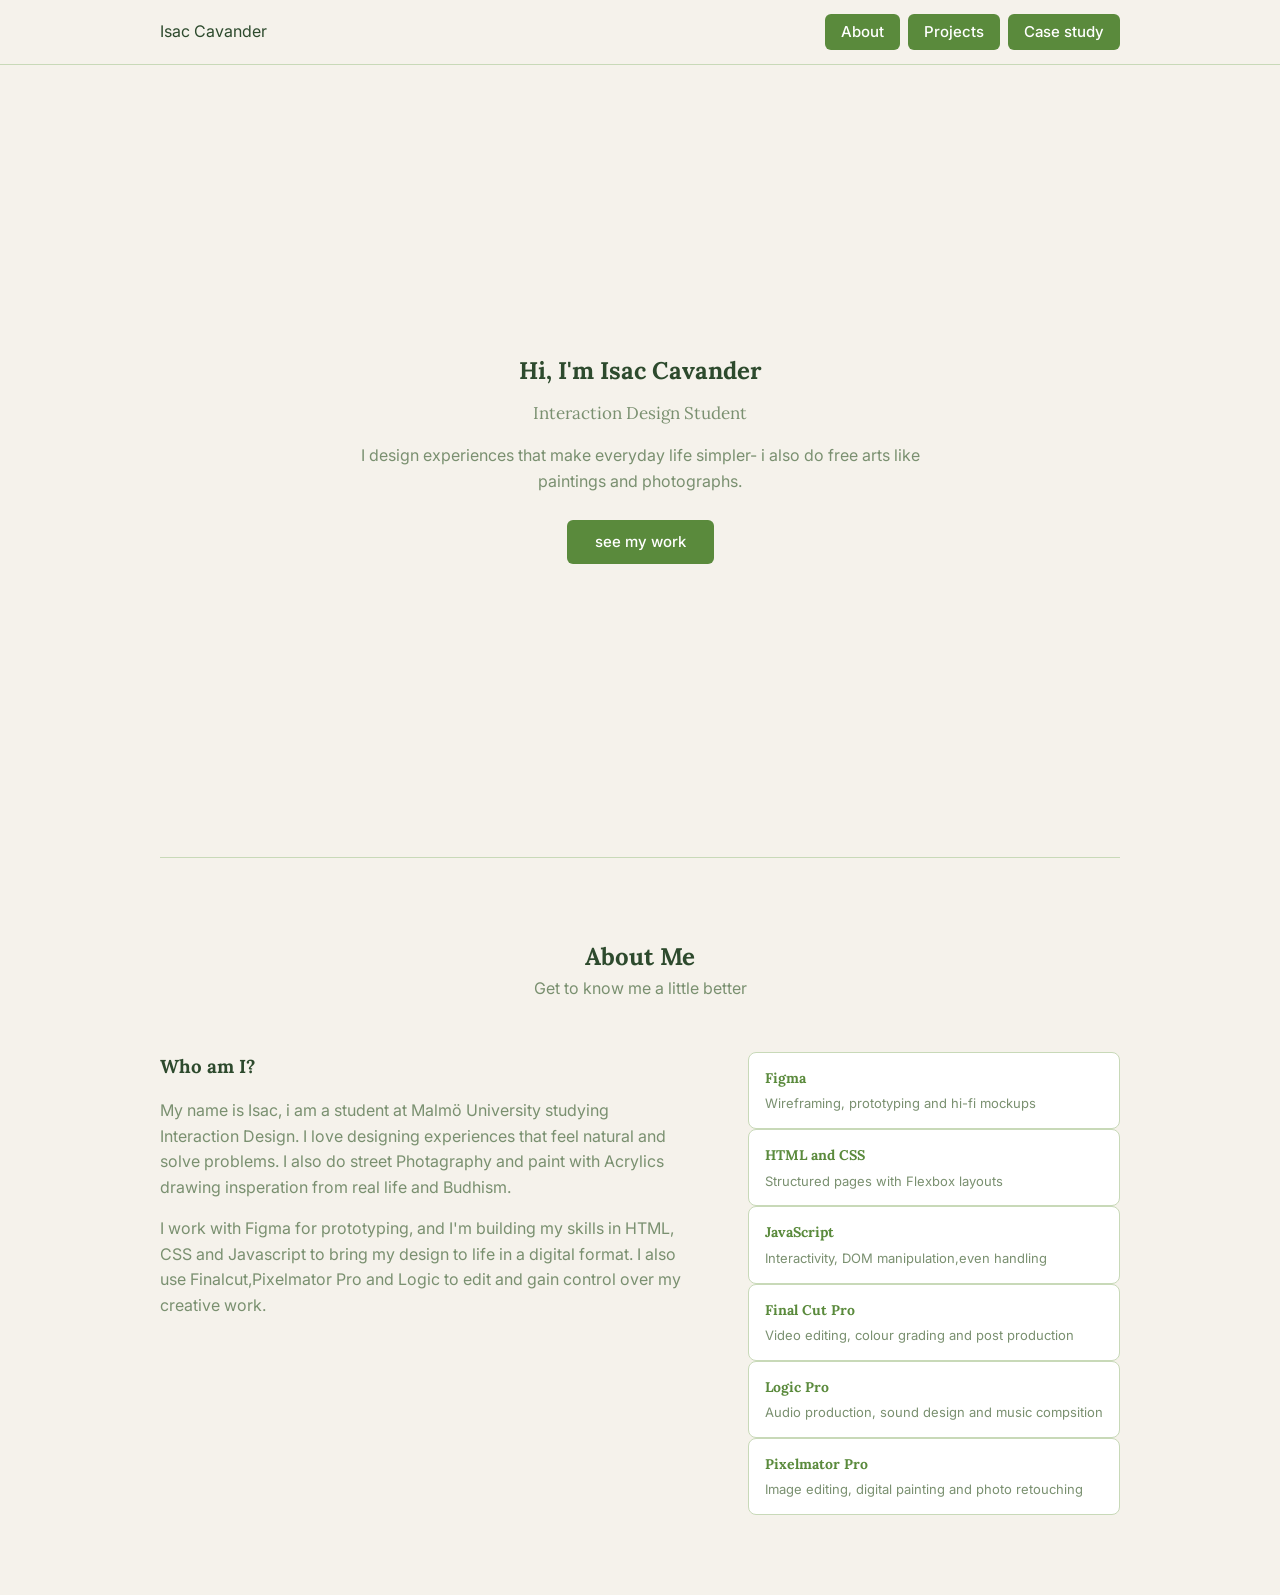
==== index.html @ 507a0852 "Fixed skill cards and about section also squashed some buggs and typos" ====
<!DOCTYPE html>
<html lang="en">
<head>
    <meta charset="UTF-8">
    <meta name="viewport" content="width=device-width, initial-scale=1.0">
    <title>Isac Cavander - Design Portfolio</title>

<link rel="preconnect" href="https://fonts.googleapis.com">
<link rel="preconnect" href="https://fonts.gstatic.com" crossorigin>
<link href="https://fonts.googleapis.com/css2?family=Road+Rage&family=Lora:wght@400;600&family=Inter:wght@400;500&display=swap"
rel="stylesheet">
    
<link rel="stylesheet" href="style.css"/>
</head>
<body>
<nav>
    <div id="nav-container">
    <a class="nav-logo" href="index.html">Isac Cavander</a>
    <div class="nav-links">
        <a class="nav-item" href="#about">About</a>
        <a class="nav-item" href="#projects">Projects</a>
        <a class="nav-button" href="project.html">Case study</a>
    </div>
    </div>
</nav>

<div class="main-content">
<section class="hero">
    <div class="hero-text">
    <h1>Hi, I'm Isac Cavander</h1>
    <h2>Interaction Design Student</h2>
    <p>I design experiences that make everyday life simpler- 
    i also do free arts like paintings and photographs.</p>
    <a class="hero-button" href="#projects">see my work</a>
    </div>
</section>

<section class="about" id="about">

    <div class="about-header">
        <h2>About Me</h2>
        <p>Get to know me a little better</p>
        </div>

        <div class="about-content">
        <div class="about-text">
            <h3>Who am I?</h3>
            <p> My name is Isac, i am a student at Malmö University studying Interaction Design.
                I love designing experiences that feel natural and solve problems. 
                I also do street Photagraphy and paint with Acrylics drawing insperation from real life and Budhism.</p>
                <p> I work with Figma for prototyping, and I'm building my skills in 
                    HTML, CSS and Javascript to bring my design to life in a digital format.
                    I also use Finalcut,Pixelmator Pro and Logic to edit and gain control over my creative work.</p>
</div>

<div class="about-skills">
    <div class="skill-card">
        <h3>Figma</h3>
        <p>Wireframing, prototyping and hi-fi mockups</p>
    </div>
    <div class="skill-card">
        <h3>HTML and CSS</h3>
        <p>Structured pages with Flexbox layouts</p>
    </div>
    <div class="skill-card">
    <h3>JavaScript</h3>
    <p>Interactivity, DOM manipulation,even handling</p>
    </div>
    <div class="skill-card">
        <h3>Final Cut Pro</h3>
        <p>Video editing, colour grading and post production</p>
    </div>

    <div class="skill-card">
        <h3>Logic Pro</h3>
        <p>Audio production, sound design and music compsition</p>
    </div>

    <div class="skill-card">
        <h3>Pixelmator Pro</h3>
        <p>Image editing, digital painting and photo retouching</p>
    </div>

 </div>
  </div>
    
  </section>

  </div>

</body>
</html>
---- style.css ----
:root {
--bg: #f5f2eb;
--text: #2d4a2d;
--accent: #5a8a3c;
--accent-hover: #3d6128;
--border: #c8d9b8;
--muted: #7a9070;
--white: #ffffff;
}

/* reset */
*, *::before, *::after{
box-sizing: border-box;
margin:0;
padding:0;
}

/*base*/
body{
    font-family:'inter', sans-serif;
    background-color:var(--bg);
    color:var(--text);
    line-height: 1.6;
    display: flex;
    flex-direction:column;
    align-items:center;
}

h1,h2,h3{
    font-family: 'lora',serif;
    color:var(--text);
}

a {
    text-decoration:none;
    color:inherit;
}

p{
    color:var(--muted);
    font-size:16px;
}

/*Nav*/
nav{
    width:100%;
  background-color: var(--bg);
  border-bottom: 1px solid var(--border);
  position: sticky;
  top: 0;
  z-index: 100;
  display: flex;
  justify-content: center;
}

#nav-container{
    width: 100%;
    max-width: 1000px;
    display: flex;
    justify-content: space-between;
    align-items: center;
    padding: 14px 20px;
}

nav-logo {
    font-family:'Road Rage', sans-serif;
    font-size: 1.5rem;
    color: var(--accent);
}

.nav-links {
    display: flex;
    align-items: center;
    gap: 8px;
}

.nav-item{
font-family: 'Inter', sans-serif;
font-size: 15px;
background-color: var(--accent);
color: var(--white);
padding: 6px 16px;
border-radius: 6px;
font-weight: 500;
}

.nav-item:hover{
    background-color: var(--border);
}

.nav-button{
    font-family: 'Inter',sans-serif;
    font-size:15px;
    background-color: var(--accent);
    color: var(--white);
    padding: 6px 16px;
    border-radius:6px;
    font-weight:500;
}

.nav-button:hover{
    background-color: var(--accent-hover);
}

/*Main content wrapper*/
.main-content{
    width:100%;
    max-width:1000px;
    padding: 0 20px;
}

/*Hero*/
.hero{
    display: flex;
    align-items: center;
    justify-content: center;
    min-height: 88vh;
    text-align: center;
}

.hero-text{
    display: flex;
    flex-direction:column;
    align-items: center;
    gap: 16px;
    max-width: 620px;
}

.hero-text h1{
  font-size: 58;
  line-height: 1.1;
}

.hero-text h2 {
    font-size: 20px;
    font-weight: 400;
    color: var(--muted);
}

.hero-text h2{
    font-size: 17px;
    max-width: 480px;
}

.hero-button{
    margin-top: 10px;
    display: inline-block;
    background-color: var(--accent);
    color:var(--white);
    font-family: 'Inter'sans-serif;
    font-size: 15px;
    font-weight: 500;
    padding: 10px 28px;
    border-radius: 6px;
}

.hero-button:hover{
    background-color: var(--accent-hover);
}

/*About*/

.about{
    padding:80px 0;
    border-top:1px solid var(--border)
}

.about-header{
    text-align: center;
    margin-bottom: 50px;
}

.about-content{
    display: flex;
    gap: 60px;
    align-items: flex-start;
}

.about-text{
    flex: 2;
    display: flex;
    flex-direction: column;
    gap: 16px;
}

.about-text h3{
    flex: 1;
    display: grid;
    grid-template-columns: 1fr 1fr;
    gap: 12px;
}

.skill-card{
    background-color: var(--white);
    border: 1px solid var(--border);
    border-radius: 8px;
    padding: 14px 16px;
}

.skill-card h3{
    font-size: 14px;
    margin-bottom: 4px;
    color: var(--accent);
}

.skill-card p{
    font-size: 13px;
}
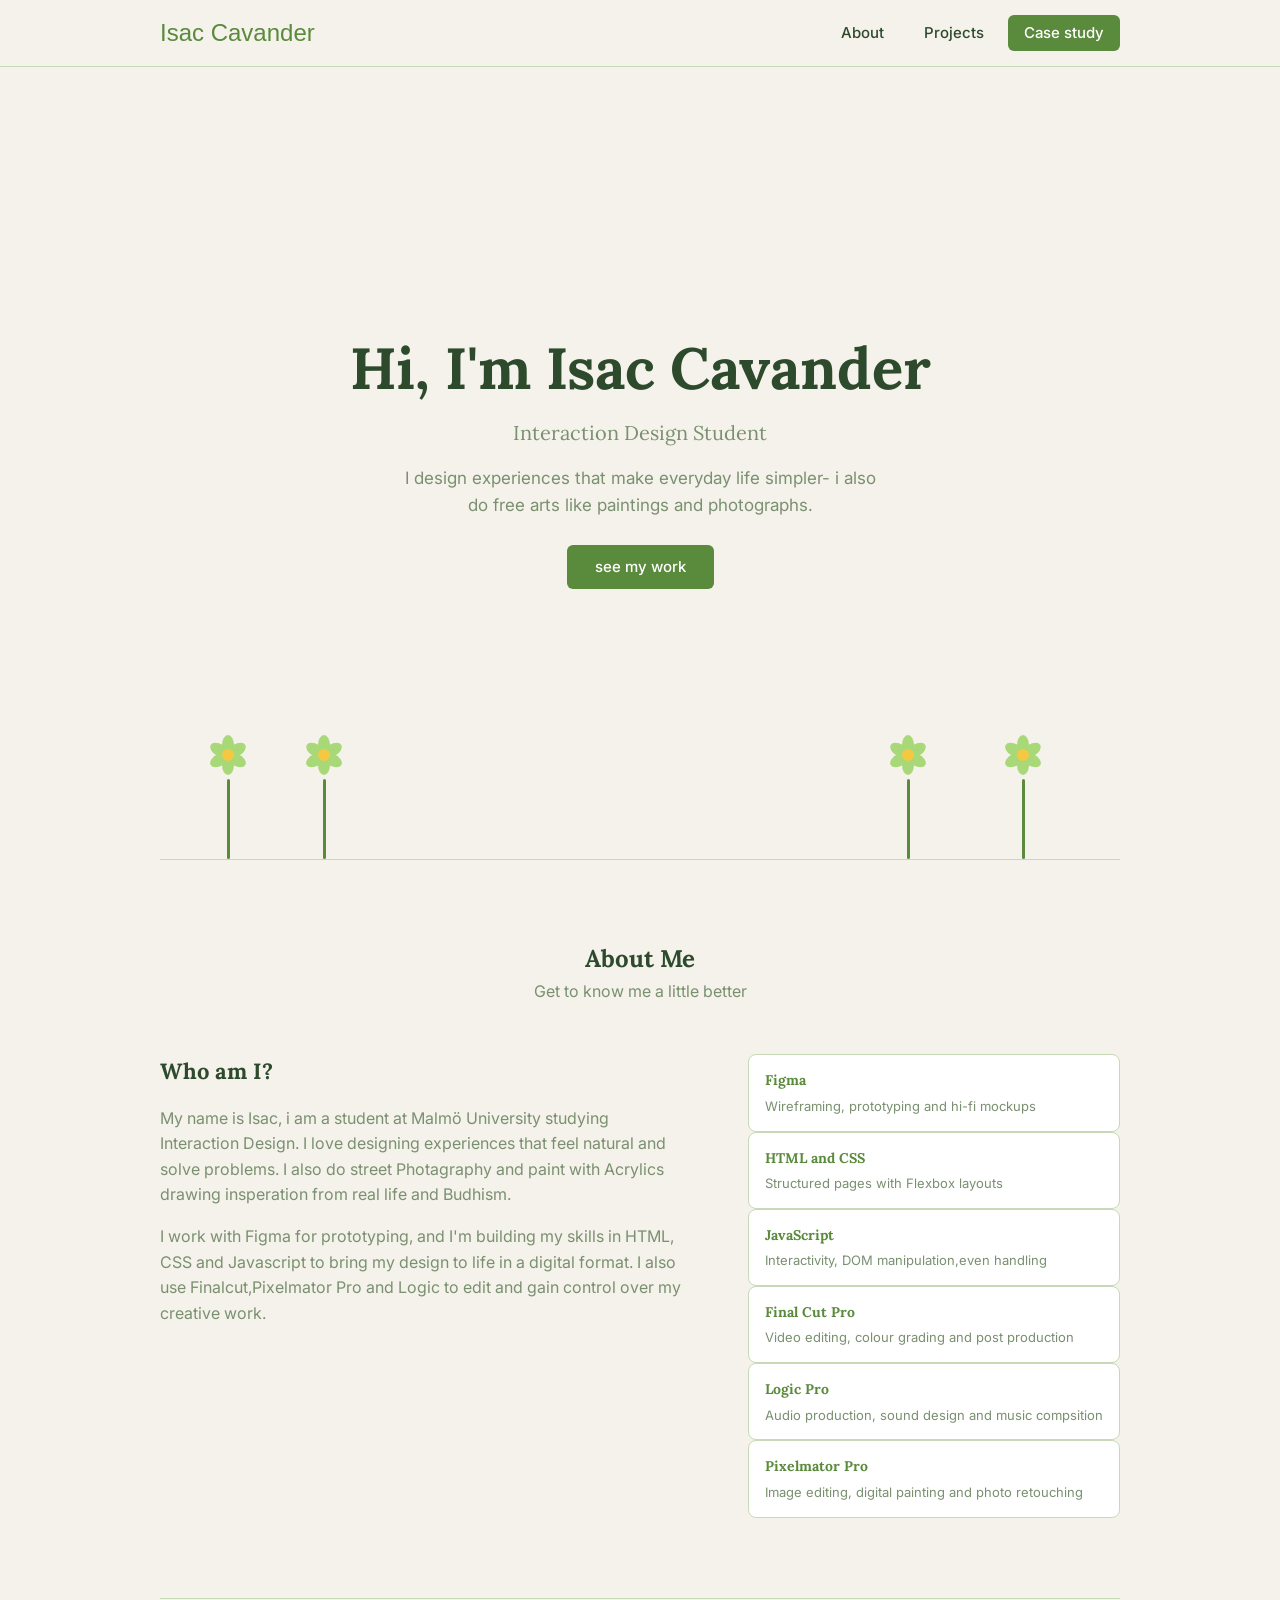
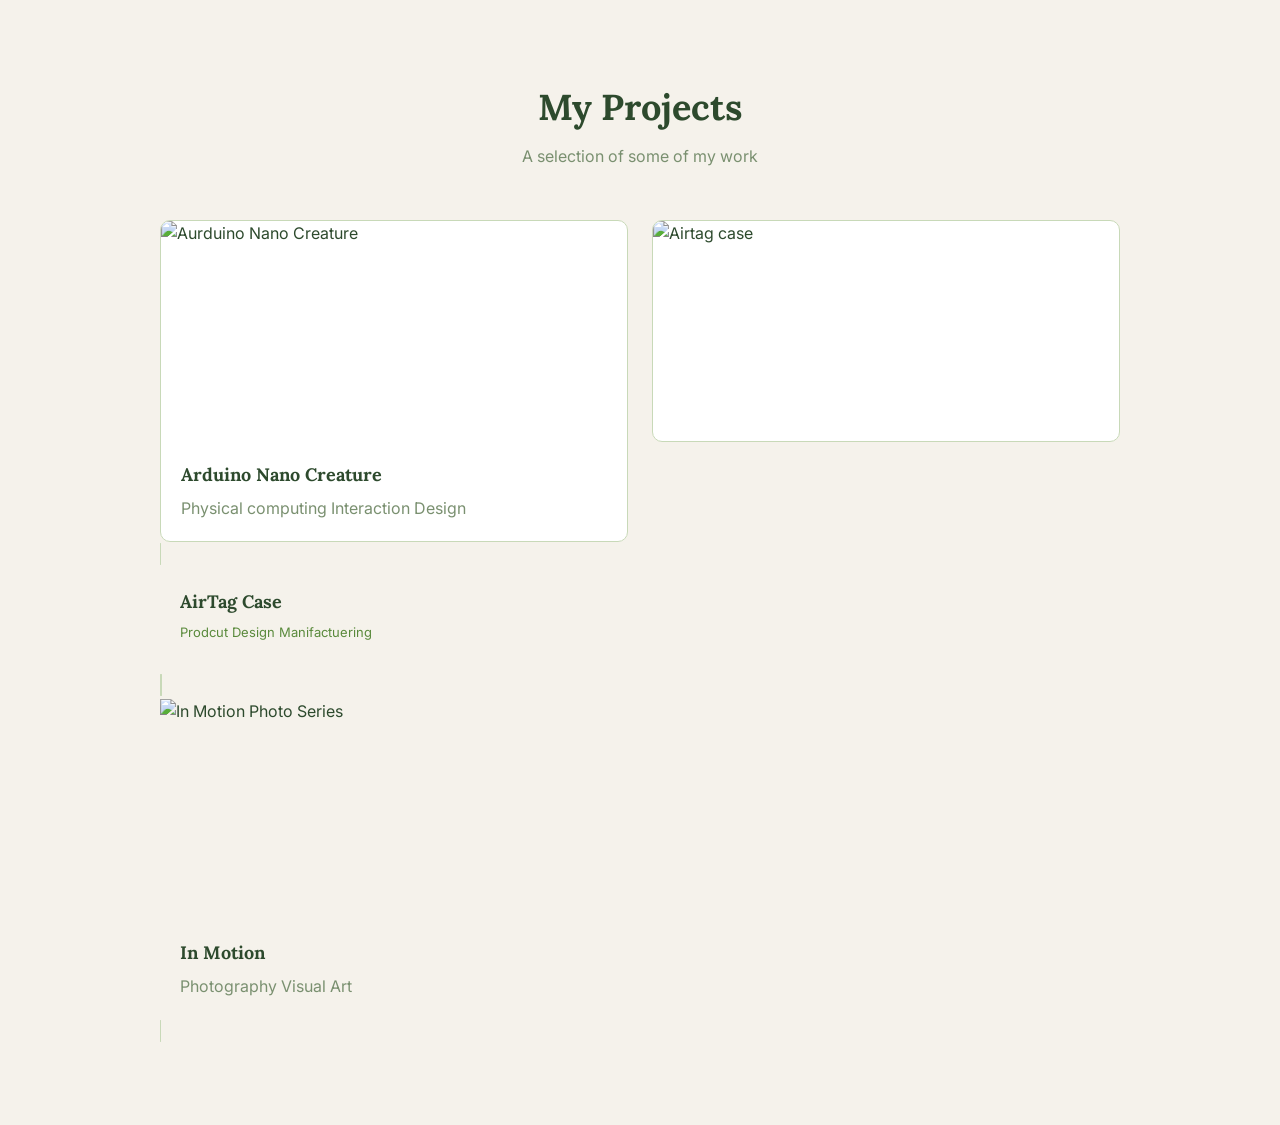
==== commit a44bd6c9: "Added projects page also added visual flowers to make it pretty, also squashed some typos and bugs" ====
--- a/index.html
+++ b/index.html
@@ -25,7 +25,61 @@
 </nav>
 
 <div class="main-content">
-<section class="hero">
+
+    <section class="hero">
+
+    <div class="flower flower-1">
+        <div class="flower-stem"></div>
+        <div class="flower-head">
+            <div class="petal"></div>
+            <div class="petal"></div>
+            <div class="petal"></div>
+            <div class="petal"></div>
+            <div class="petal"></div>
+            <div class="petal"></div>
+            <div class="flower-center"></div>
+    </div>
+    </div>
+
+     <div class="flower flower-2">
+        <div class="flower-stem"></div>
+        <div class="flower-head">
+            <div class="petal"></div>
+            <div class="petal"></div>
+            <div class="petal"></div>
+            <div class="petal"></div>
+            <div class="petal"></div>
+            <div class="petal"></div>
+            <div class="flower-center"></div>
+    </div>
+    </div>
+
+    <div class="flower flower-3">
+        <div class="flower-stem"></div>
+        <div class="flower-head">
+            <div class="petal"></div>
+            <div class="petal"></div>
+            <div class="petal"></div>
+            <div class="petal"></div>
+            <div class="petal"></div>
+            <div class="petal"></div>
+            <div class="flower-center"></div>
+    </div>
+    </div>
+    
+    <div class="flower flower-4">
+        <div class="flower-stem"></div>
+        <div class="flower-head">
+            <div class="petal"></div>
+            <div class="petal"></div>
+            <div class="petal"></div>
+            <div class="petal"></div>
+            <div class="petal"></div>
+            <div class="petal"></div>
+            <div class="flower-center"></div>
+    </div>
+    </div>
+    
     <div class="hero-text">
     <h1>Hi, I'm Isac Cavander</h1>
     <h2>Interaction Design Student</h2>
@@ -86,6 +140,57 @@
     
   </section>
 
+  <section class="projects" id="projects">
+
+<div class="projects-header">
+<h2>My Projects</h2>
+<p>A selection of some of my work</p>
+</div>
+
+<div class="project-grid">
+
+    <a class="project-card" href="project.html">
+        <div class="project-image">
+        <img src="placeholder" alt="Aurduino Nano Creature"/>
+        </div>
+        <div class="project-info">
+            <h3>Arduino Nano Creature</h3>
+            <p class="project tags">Physical computing Interaction Design</p>
+            <p class="project-description">A touch-sensitive creature built with 
+            Arduino nano that reacts to physical contact with vibration and sound- exploring 
+            how objects can come to life.</p>
+        </div>
+    </a>
+
+    <a class="project-card" href="project.html">
+        <div class="project-image">
+            <img src="placeholder"alt="Airtag case"/>
+        </div>
+    </div>
+    <div class="project-info">
+        <h3>AirTag Case</h3>
+        <p class="project-tags">Prodcut Design Manifactuering</p>
+        <p class="project-description">A custom-designed case for the Apple AirTag
+            built to attach to a variety of surfaces- blending everyday utility with a 
+            convinient physical design.</p>
+    </div>
+    </a>
+
+    <a class="project-card" href="project.html">
+        <div class="project-image">
+            <img src="placeholder"alt="In Motion Photo Series"/>
+        </div>
+        <div class="project-info">
+            <h3>In Motion</h3>
+            <p class="project tags">Photography Visual Art</p>
+            <p class="project-description">A personal photo series trying to capture the energy
+                and feeling of movement- shot on Fujifilm XE3. </p>
+        </div>
+    </a>
+</div>
+
+  </section>
+
   </div>
 
 </body>
--- a/style.css
+++ b/style.css
@@ -62,7 +62,7 @@
     padding: 14px 20px;
 }
 
-nav-logo {
+.nav-logo {
     font-family:'Road Rage', sans-serif;
     font-size: 1.5rem;
     color: var(--accent);
@@ -77,8 +77,7 @@
 .nav-item{
 font-family: 'Inter', sans-serif;
 font-size: 15px;
-background-color: var(--accent);
-color: var(--white);
+color: var(--text);
 padding: 6px 16px;
 border-radius: 6px;
 font-weight: 500;
@@ -127,7 +126,7 @@
 }
 
 .hero-text h1{
-  font-size: 58;
+  font-size: 58px;
   line-height: 1.1;
 }
 
@@ -137,7 +136,7 @@
     color: var(--muted);
 }
 
-.hero-text h2{
+.hero-text p{
     font-size: 17px;
     max-width: 480px;
 }
@@ -147,7 +146,7 @@
     display: inline-block;
     background-color: var(--accent);
     color:var(--white);
-    font-family: 'Inter'sans-serif;
+    font-family: 'Inter', sans-serif;
     font-size: 15px;
     font-weight: 500;
     padding: 10px 28px;
@@ -184,10 +183,7 @@
 }
 
 .about-text h3{
-    flex: 1;
-    display: grid;
-    grid-template-columns: 1fr 1fr;
-    gap: 12px;
+    font-size: 22px;
 }
 
 .skill-card{
@@ -206,3 +202,151 @@
 .skill-card p{
     font-size: 13px;
 }
+
+/*Projects*/
+.projects {
+    padding:80px 0;
+    border-top: 1px solid var(--border);
+}
+
+.projects-header {
+    text-align:center;
+    margin-bottom: 50px;
+}
+
+.projects-header h2{
+    font-size: 36px;
+    margin-bottom: 8px;
+}
+
+.project-grid{
+    display: flex;
+    gap: 24px;
+    align-items: flex-start;
+}
+
+.project-card{
+    flex: 1;
+    background-color: var(--white);
+    border: 1px solid var(--border);
+    border-radius: 10px;
+    overflow-y: hidden;
+    transition: transform 0.4s ease, box-shadow 0.4s ease;
+    will-change: transform;
+}
+
+.project-card:hover{
+    transform: scale(1.04);
+    box-shadow: 0 12px 32px rgba(90,138,60,0.2);
+}
+
+.project-image img {
+    width: 100%;
+    height: 220px;
+    object-fit:cover;
+    display: block;
+    transition: transform 0.4s ease;
+}
+
+.project-card:hover .project-image img{
+    transform:scale(1.06);
+}
+
+.project-info {
+    padding: 20px;
+}
+
+.project-info h3{
+    font-size: 18px;
+    margin-bottom: 6px;
+}
+
+.project-tags{
+    font-size: 13px;
+    color: var(--accent);
+    margin-bottom:10px;
+}
+
+.project-description{
+    font: size 14px;
+    color: var(--muted);
+    max-height: 0;
+    overflow: hidden;
+    opacity: 0;
+    transition: max-height 0.4s ease, opacity 0.4s ease;
+}
+
+.project-card:hover .project-description{
+    max-height: 100px;
+    opacity: 1;
+}
+
+/*Flowers*/
+
+.hero{
+    position: relative;
+    overflow: hidden;
+}
+
+.flower{
+    position:absolute;
+    display: flex;
+    flex-direction: column-reverse;
+    align-items: center;
+    bottom: 0;
+    animation: sway 3s ease-in-out infinite alternate;
+}
+
+.flower-1{left:5%; animation-duration: 3.0s;}
+.flower-2{left:15%; animation-duration: 3.6s;}
+.flower-3{right:8%; animation-duration: 2.8s;}
+.flower-4{right:20%; animation-duration: 3.3s;}
+
+.flower-stem{
+    width: 3px;
+    height: 80px;
+    background-color: var(--accent);
+    border-radius: 4px;
+}
+
+.flower-head{
+    position: relative;
+    width: 40px;
+    height: 40px;
+    margin-bottom: 4px;
+}
+
+.petal {
+    position: absolute;
+    width: 12px;
+    height: 20px;
+    background-color: #a8d878;
+    border-radius: 50%;
+    top: 50%;
+    left: 50%;
+    transform-origin:bottom center;
+}
+
+.petal:nth-child(1){transform: translate(-50%, -100%) rotate(0deg);}
+.petal:nth-child(2){transform: translate(-50%, -100%) rotate(60deg);}
+.petal:nth-child(3){transform: translate(-50%, -100%) rotate(120deg);}
+.petal:nth-child(4){transform: translate(-50%, -100%) rotate(180deg);}
+.petal:nth-child(5){transform: translate(-50%, -100%) rotate(240deg);}
+.petal:nth-child(6){transform: translate(-50%, -100%) rotate(300deg);}
+
+.flower-center{
+    position: absolute;
+    width: 12px;
+    height: 12px;
+    background-color: #f5c842;
+    border-radius: 50%;
+    top: 50%;
+    left: 50%;
+    transform:translate(-50%, -50%);
+    z-index:1;
+}
+
+@keyframes sway{
+    from{ transform: rotate(-6deg);}
+    to {transform: rotate(6deg);}
+}
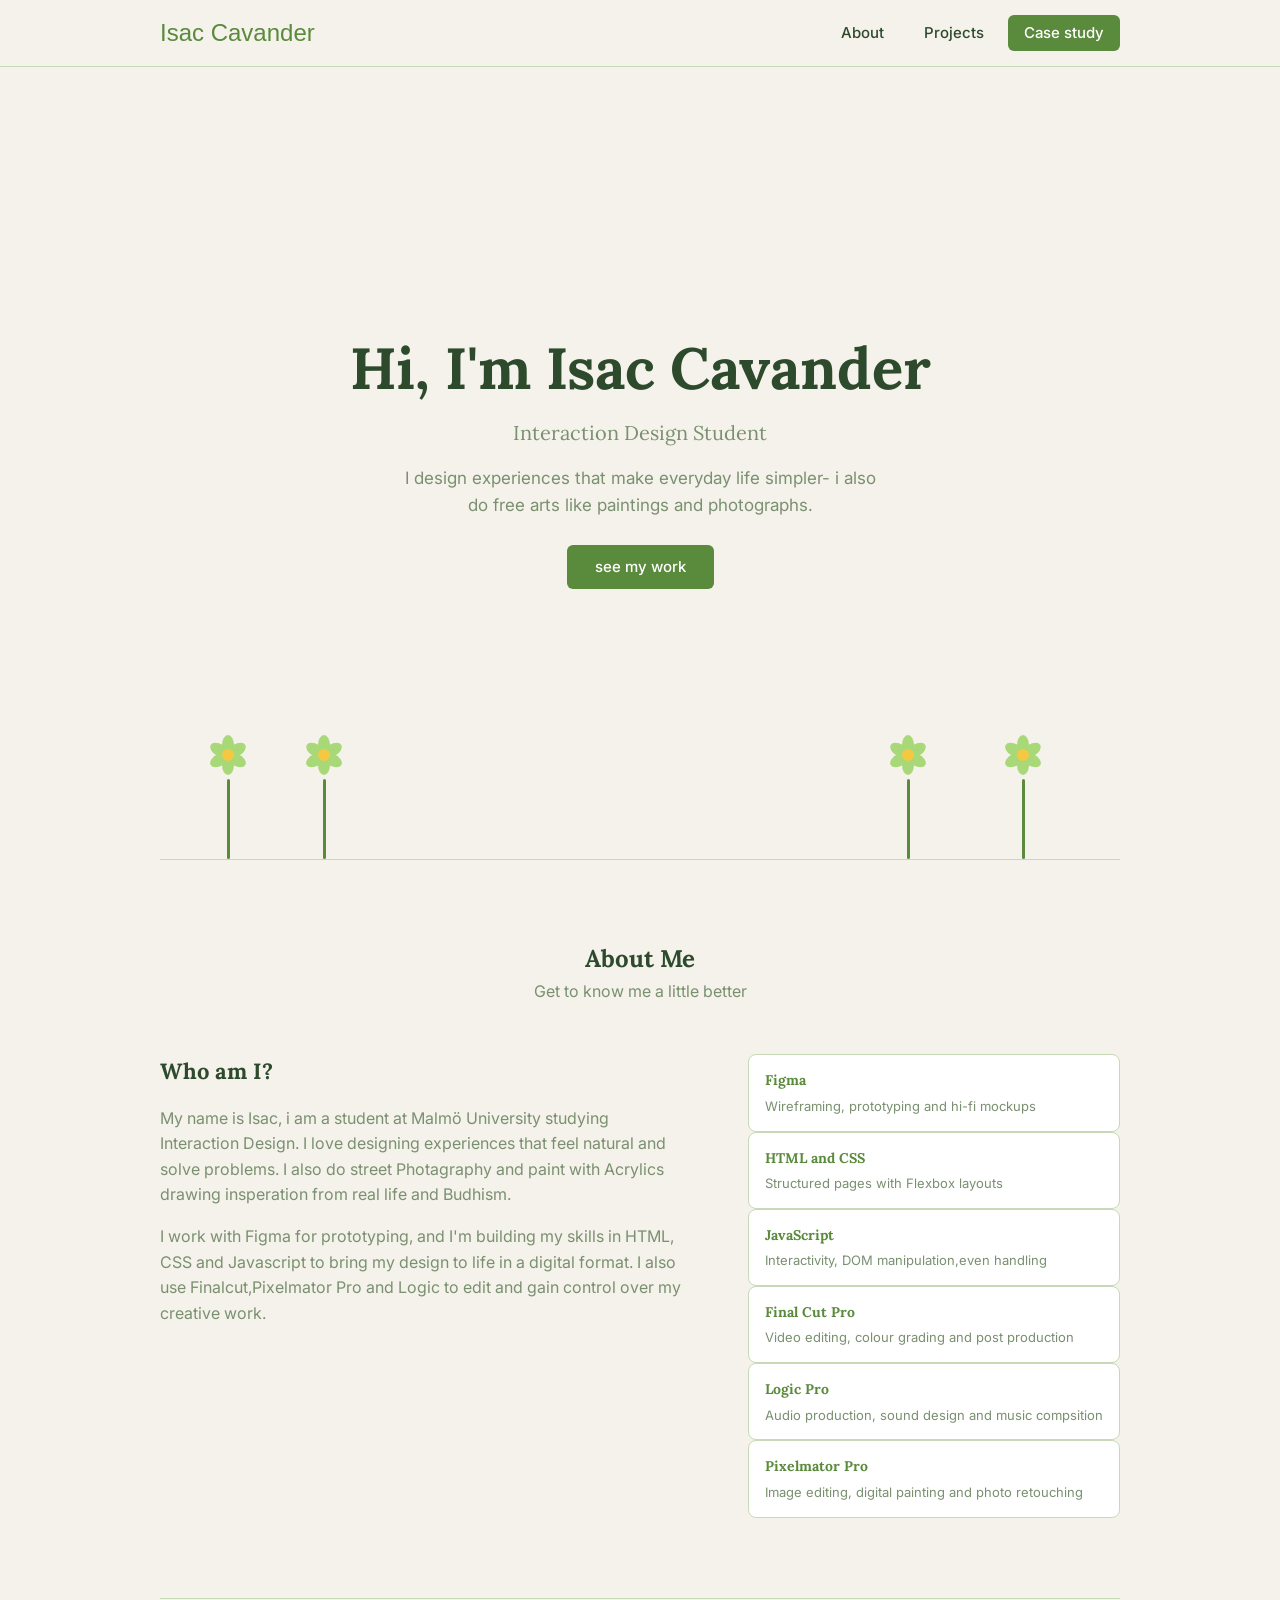
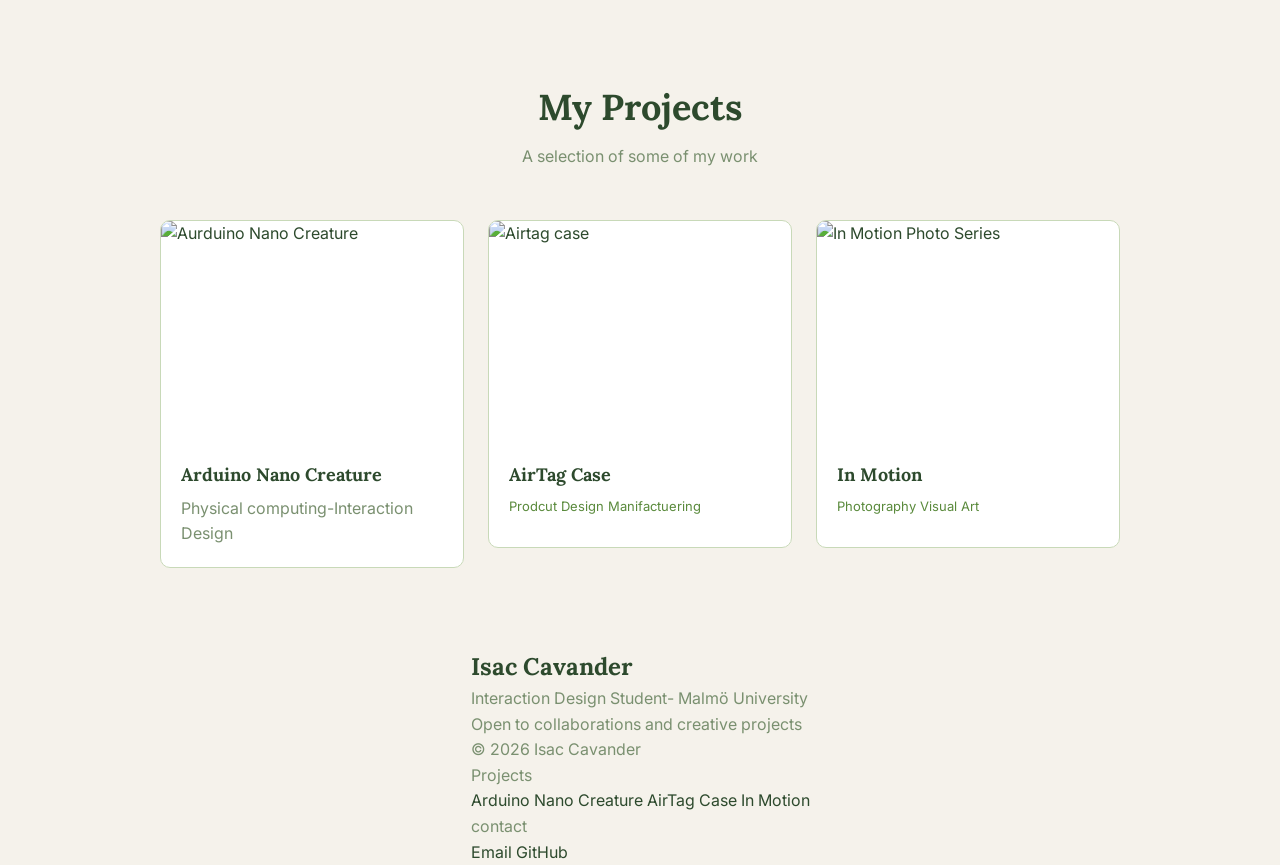
==== commit e2447645: "fixed project card structure and also added footer with links" ====
--- a/index.html
+++ b/index.html
@@ -155,7 +155,7 @@
         </div>
         <div class="project-info">
             <h3>Arduino Nano Creature</h3>
-            <p class="project tags">Physical computing Interaction Design</p>
+            <p class="project tags">Physical computing-Interaction Design</p>
             <p class="project-description">A touch-sensitive creature built with 
             Arduino nano that reacts to physical contact with vibration and sound- exploring 
             how objects can come to life.</p>
@@ -164,16 +164,16 @@
 
     <a class="project-card" href="project.html">
         <div class="project-image">
-            <img src="placeholder"alt="Airtag case"/>
-        </div>
-    </div>
+            <img src="placeholder" alt="Airtag case"/>
+        </div>
+        
     <div class="project-info">
         <h3>AirTag Case</h3>
         <p class="project-tags">Prodcut Design Manifactuering</p>
         <p class="project-description">A custom-designed case for the Apple AirTag
             built to attach to a variety of surfaces- blending everyday utility with a 
             convinient physical design.</p>
-    </div>
+        </div>
     </a>
 
     <a class="project-card" href="project.html">
@@ -182,7 +182,7 @@
         </div>
         <div class="project-info">
             <h3>In Motion</h3>
-            <p class="project tags">Photography Visual Art</p>
+            <p class="project-tags">Photography Visual Art</p>
             <p class="project-description">A personal photo series trying to capture the energy
                 and feeling of movement- shot on Fujifilm XE3. </p>
         </div>
@@ -193,5 +193,35 @@
 
   </div>
 
+  <footer>
+    <div class="footer-container">
+
+        <div class="footer-left">
+            <h2>Isac Cavander</h2>
+            <p>Interaction Design Student- Malmö University</p> 
+            <p class="footer-note">Open to collaborations and creative projects</p>
+            <p class="footer-copy"> © 2026 Isac Cavander</p>
+        </div>
+   
+        <div class="footer-links">
+
+            <div class="footer-col">
+            <p class="footer-col-title">Projects</p>
+            <a href="project.html">Arduino Nano Creature</a>
+            <a href="project.html">AirTag Case</a>
+            <a href="project.html">In Motion</a>
+        </div>
+   
+        <div class="footer-col">
+            <p class="footer-col-title">contact</p>
+            <a href="mailto:Arthurcavander@gmail.com">Email</a>
+            <a href="https://github.com/arthurcavander-a11y" target="_blank">GitHub</a>
+        </div>
+
+        </div>
+   
+    </div>
+  </footer>
+
 </body>
 </html>
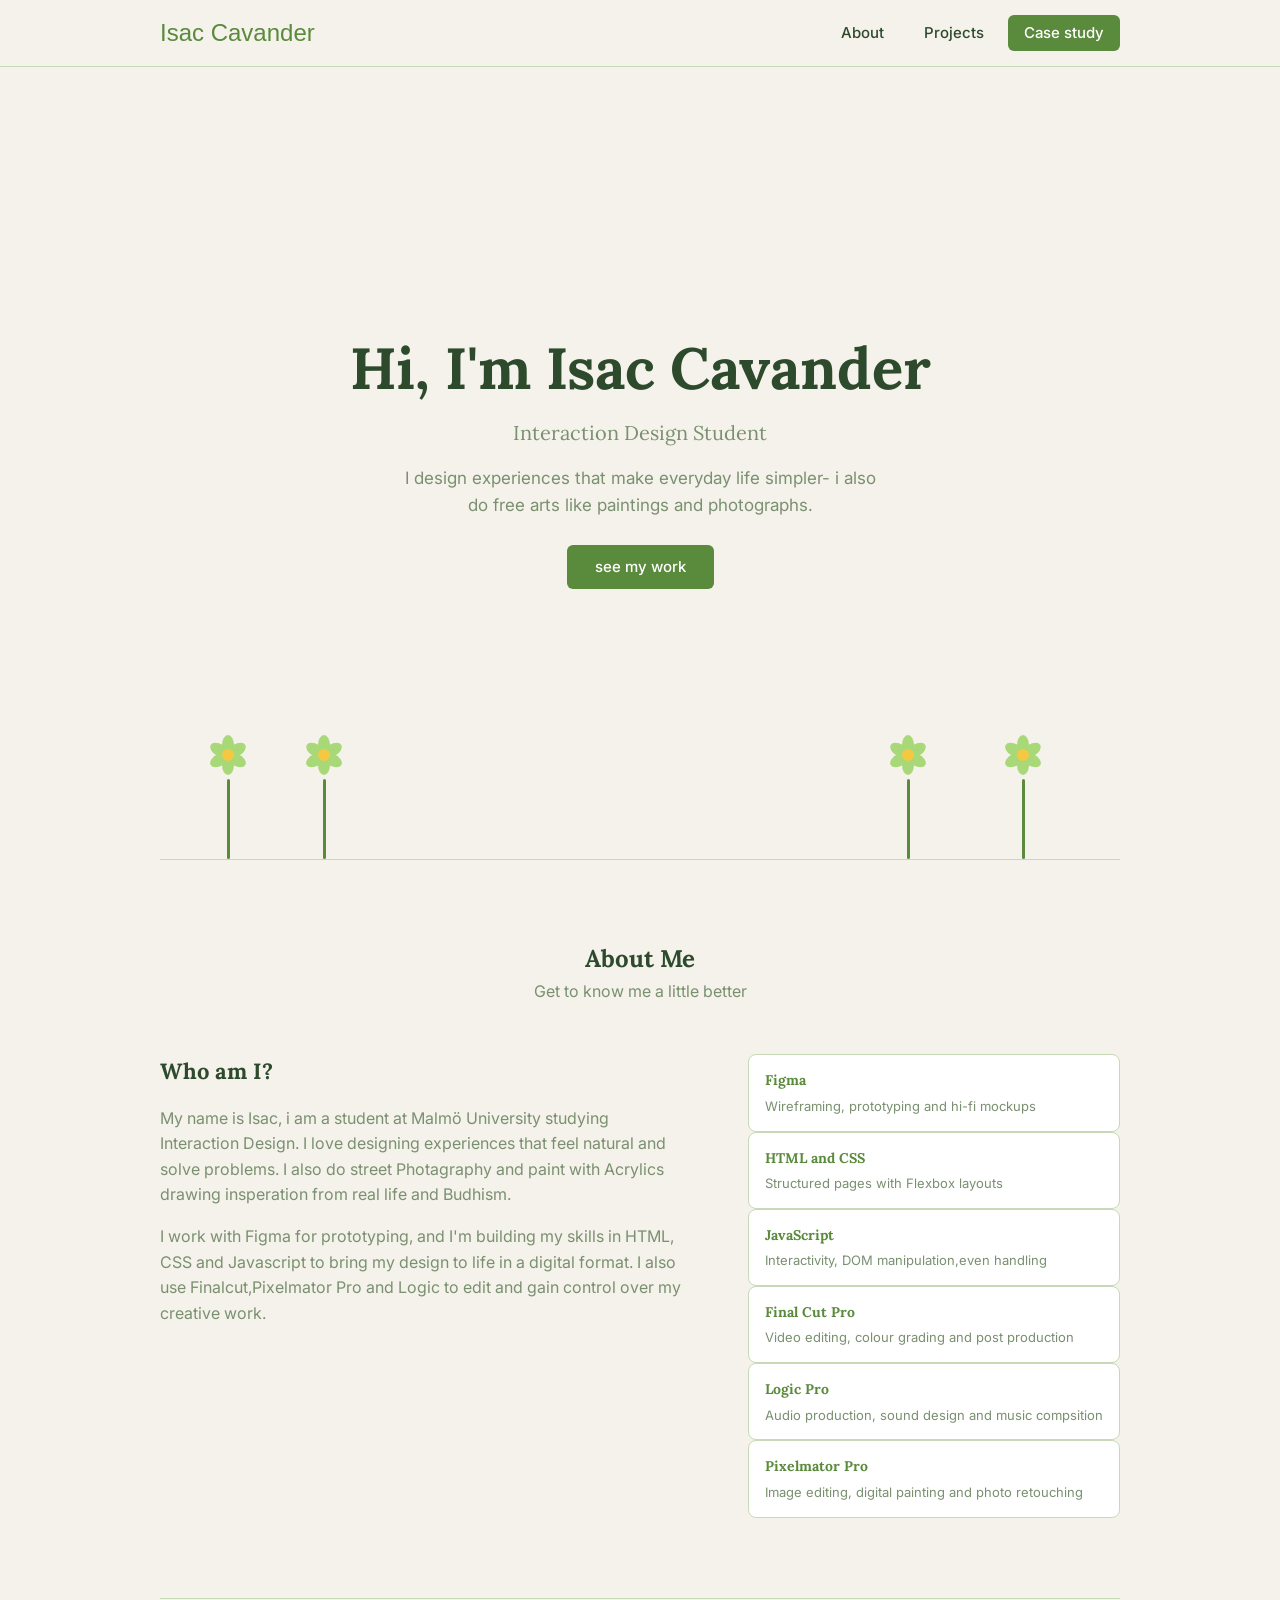
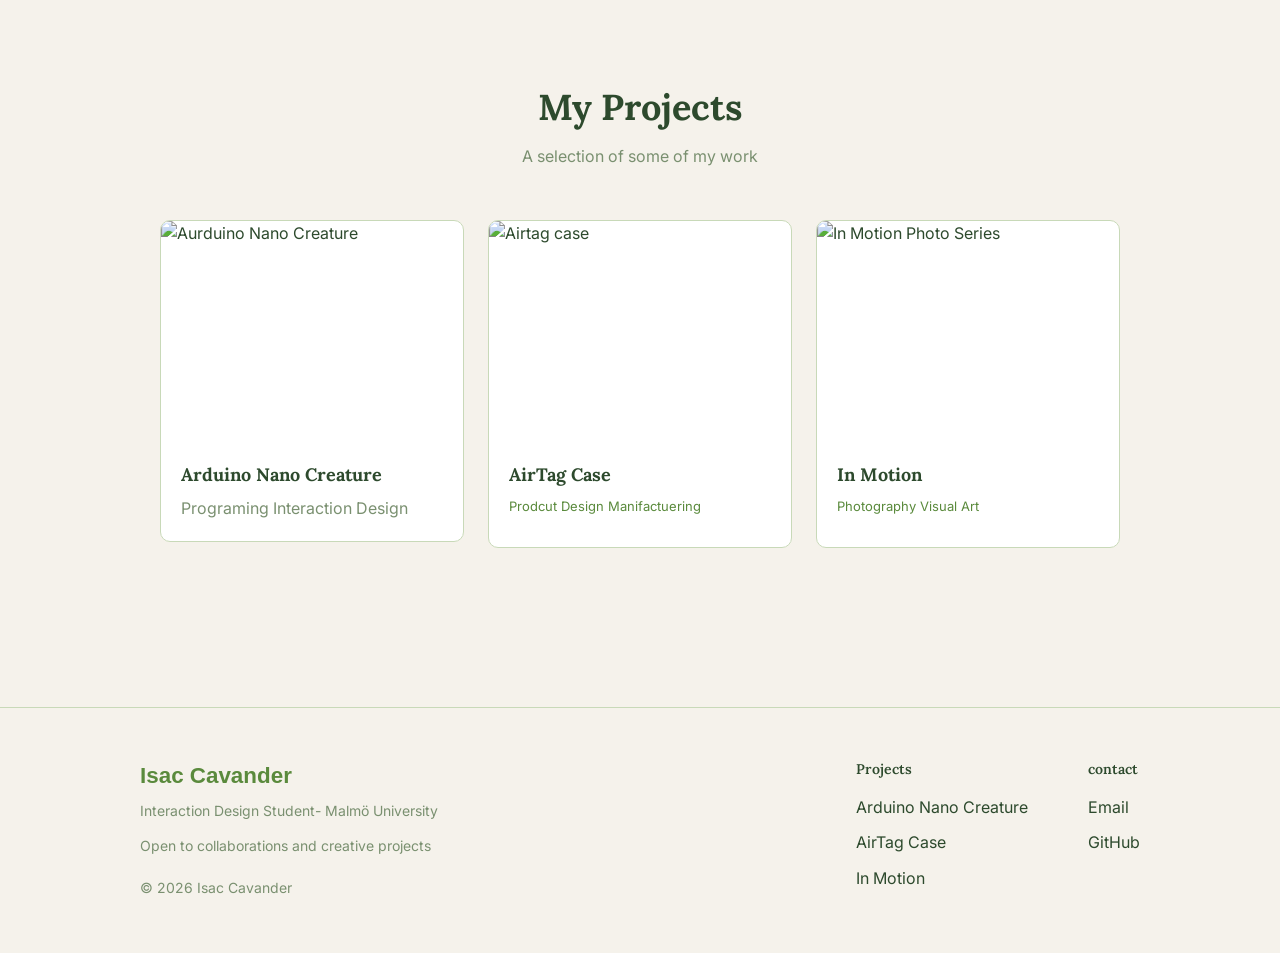
==== commit a88917d7: "fixed css styling for my footer also updated my discription for my nano project" ====
--- a/index.html
+++ b/index.html
@@ -155,7 +155,7 @@
         </div>
         <div class="project-info">
             <h3>Arduino Nano Creature</h3>
-            <p class="project tags">Physical computing-Interaction Design</p>
+            <p class="project tags">Programing Interaction Design</p>
             <p class="project-description">A touch-sensitive creature built with 
             Arduino nano that reacts to physical contact with vibration and sound- exploring 
             how objects can come to life.</p>
--- a/style.css
+++ b/style.css
@@ -350,3 +350,76 @@
     from{ transform: rotate(-6deg);}
     to {transform: rotate(6deg);}
 }
+
+/*footer*/
+
+footer{
+    width: 100%;
+    border-top: 1px solid var(--border);
+    display: flex;
+    justify-content: center;
+    padding: 50px 20px;
+    margin-top: 80px;
+}
+
+.footer-container{
+    width: 100%;
+    max-width: 1000px;
+    display: flex;
+    justify-content: space-between;
+    align-items: flex-start;
+    gap: 40px;
+}
+
+.footer-left h2{
+    font-family: 'Road Rage', sans-serif;
+    font-size: 1.4rem;
+    color: var(--accent);
+    margin-bottom: 6px;
+}
+
+.footer-left p{
+    font-size: 14px;
+    color: var(--muted);
+    margin-bottom: 4px;
+}
+
+.footer-note{
+    margin-top: 12px;
+    font-size: 13px;
+}
+
+.footer-copy{
+    margin-top: 20px;
+    font-size: 12px;
+    color: var(--border);
+}
+
+.footer-links{
+    display: flex;
+    gap: 60px;
+}
+
+.footer-col{
+    display: flex;
+    flex-direction: column;
+    gap: 10px;
+}
+
+.footer-col-title{
+    font-family: 'Lora', sans-serif;
+    font-size: 14px;
+    font-weight: 600;
+    color: var(--text);
+    margin-bottom: 4px;
+}
+
+.footer-cola{
+    font-size: 14px;
+    color: var(--muted);
+}
+
+.footer-col a:hover{
+    color: var(--accent);
+    text-decoration: underline;
+}
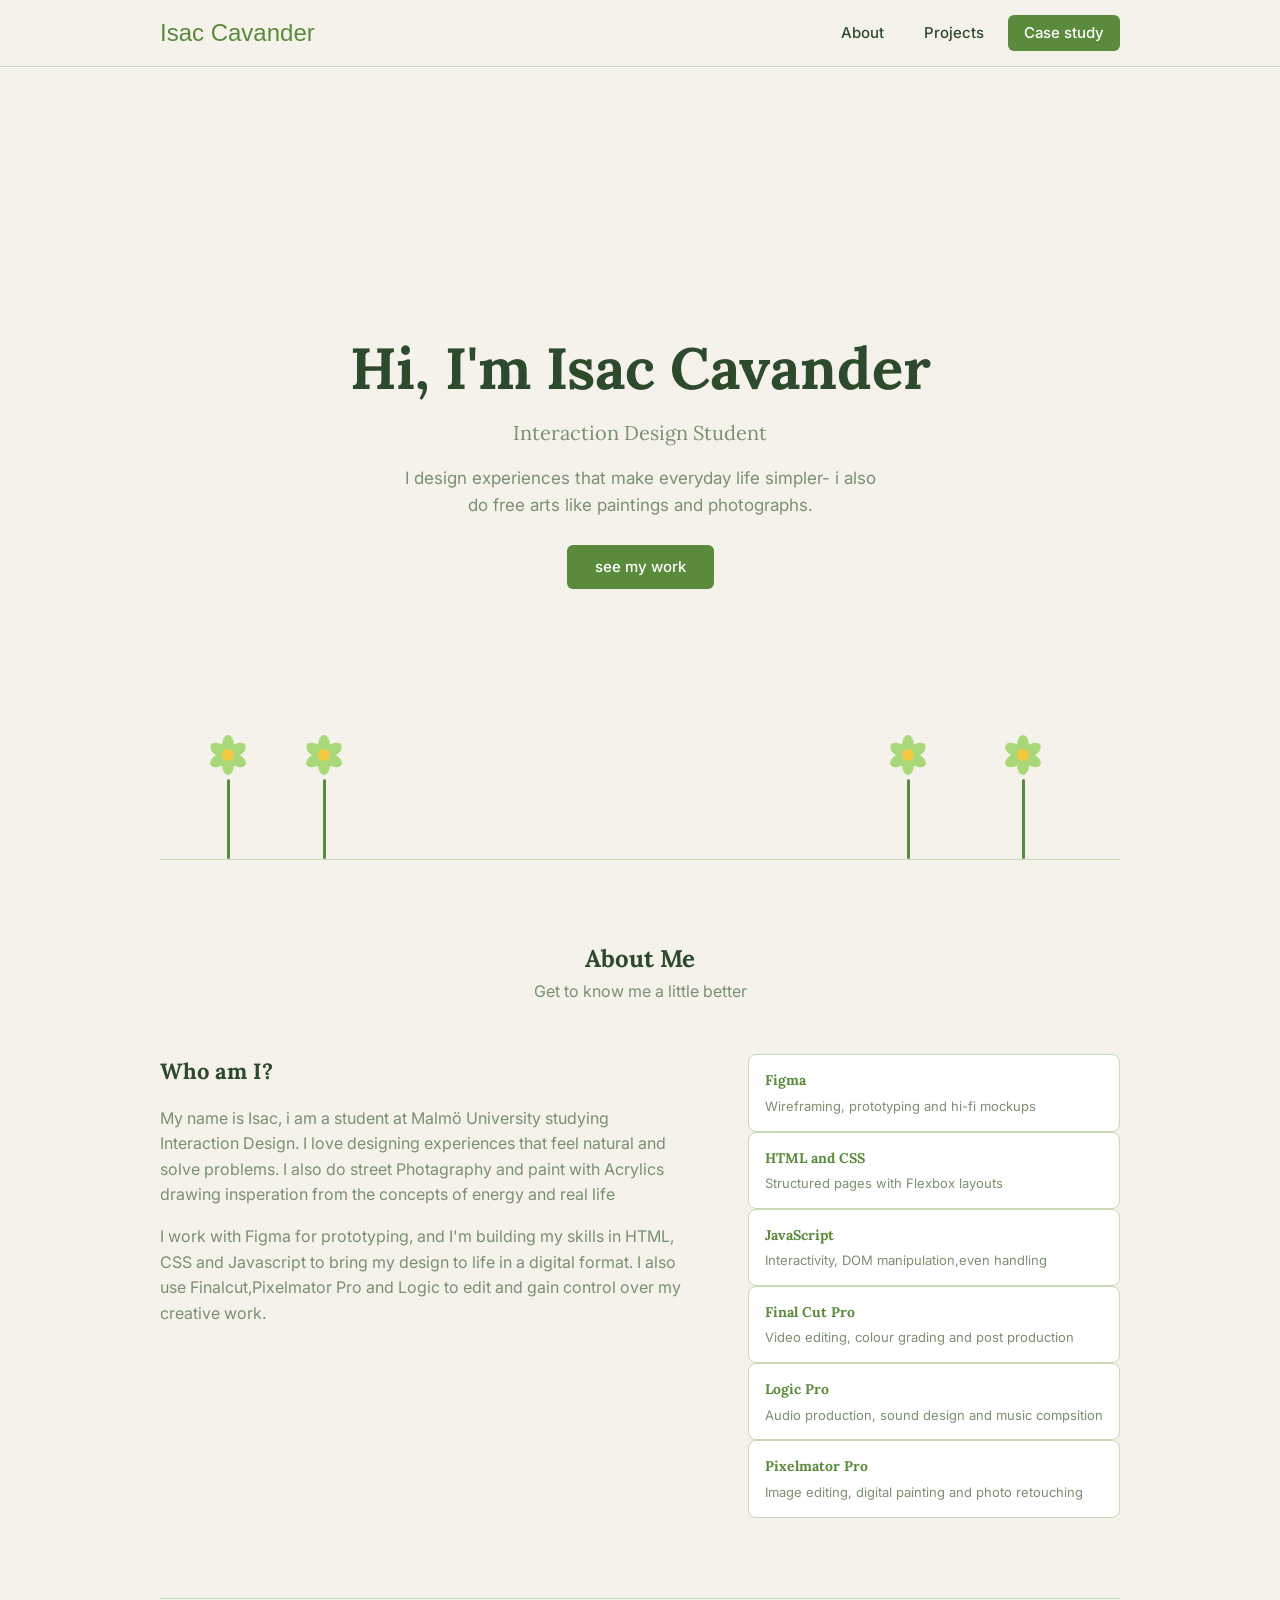
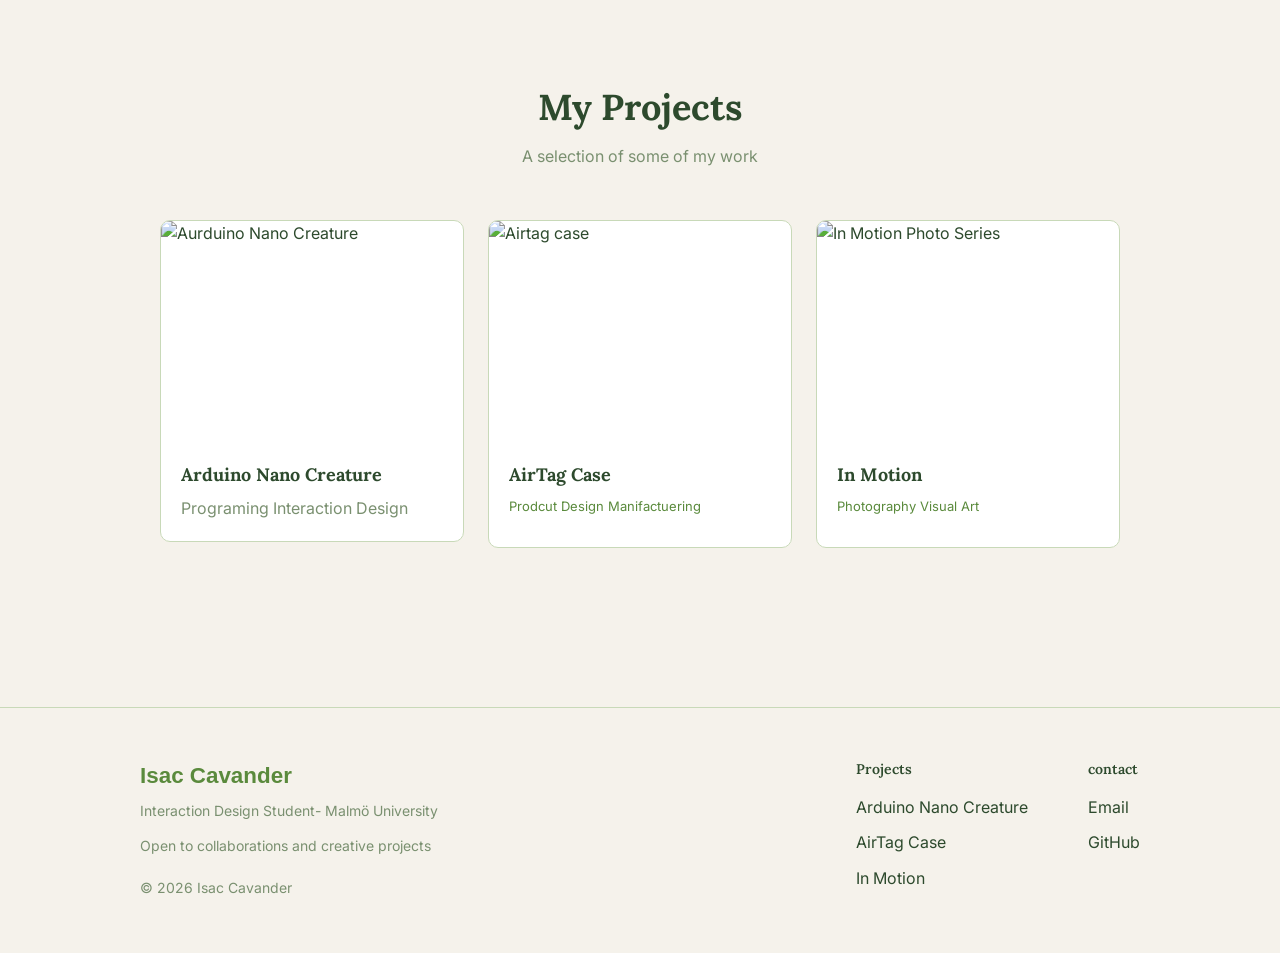
==== commit 0137a64b: "updated about in html index" ====
--- a/index.html
+++ b/index.html
@@ -101,7 +101,7 @@
             <h3>Who am I?</h3>
             <p> My name is Isac, i am a student at Malmö University studying Interaction Design.
                 I love designing experiences that feel natural and solve problems. 
-                I also do street Photagraphy and paint with Acrylics drawing insperation from real life and Budhism.</p>
+                I also do street Photagraphy and paint with Acrylics drawing insperation from the concepts of energy and real life</p>
                 <p> I work with Figma for prototyping, and I'm building my skills in 
                     HTML, CSS and Javascript to bring my design to life in a digital format.
                     I also use Finalcut,Pixelmator Pro and Logic to edit and gain control over my creative work.</p>
@@ -149,7 +149,7 @@
 
 <div class="project-grid">
 
-    <a class="project-card" href="project.html">
+    <a class="project-card" href="project-arduino.html">
         <div class="project-image">
         <img src="placeholder" alt="Aurduino Nano Creature"/>
         </div>
@@ -162,7 +162,7 @@
         </div>
     </a>
 
-    <a class="project-card" href="project.html">
+    <a class="project-card" href="project-airtag.html">
         <div class="project-image">
             <img src="placeholder" alt="Airtag case"/>
         </div>
@@ -176,7 +176,7 @@
         </div>
     </a>
 
-    <a class="project-card" href="project.html">
+    <a class="project-card" href="project-motion.html">
         <div class="project-image">
             <img src="placeholder"alt="In Motion Photo Series"/>
         </div>
@@ -207,9 +207,9 @@
 
             <div class="footer-col">
             <p class="footer-col-title">Projects</p>
-            <a href="project.html">Arduino Nano Creature</a>
-            <a href="project.html">AirTag Case</a>
-            <a href="project.html">In Motion</a>
+            <a href="project-arduino.html">Arduino Nano Creature</a>
+            <a href="project-airtag.html">AirTag Case</a>
+            <a href="project-motion.html">In Motion</a>
         </div>
    
         <div class="footer-col">
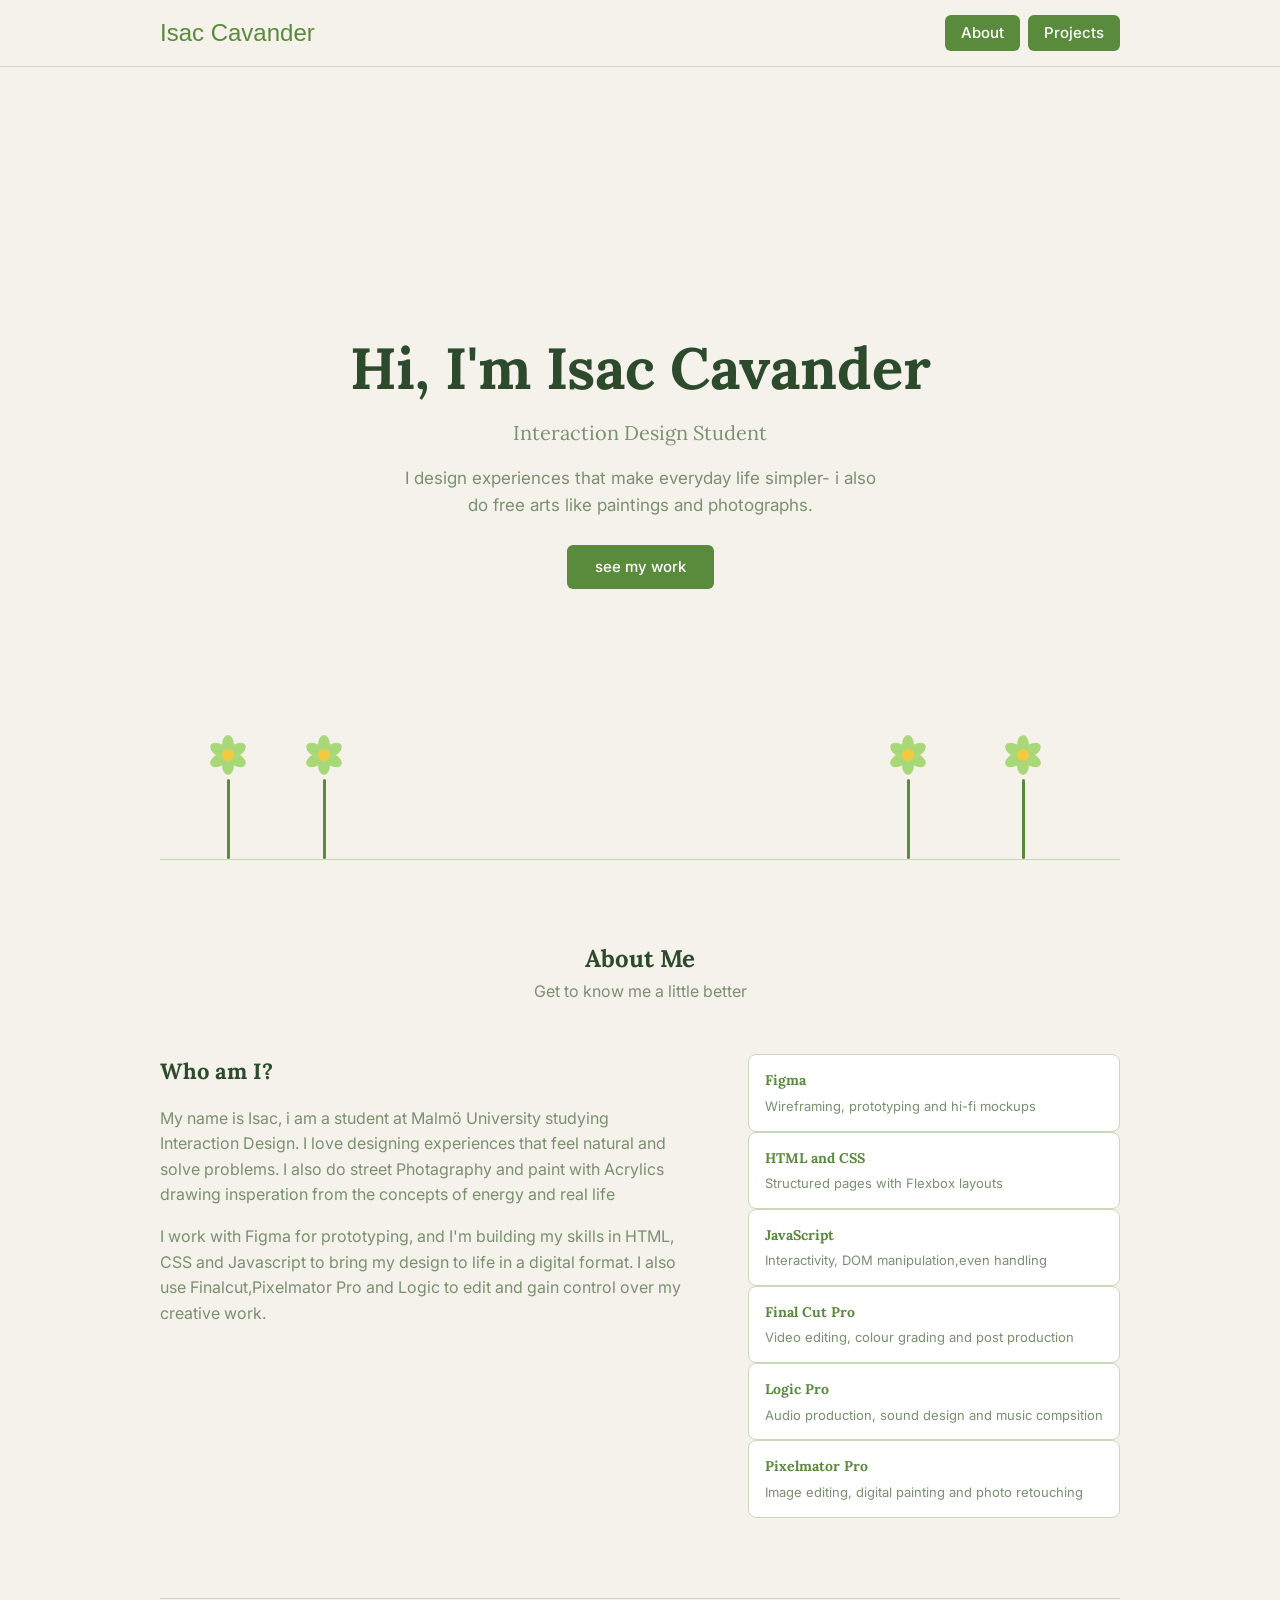
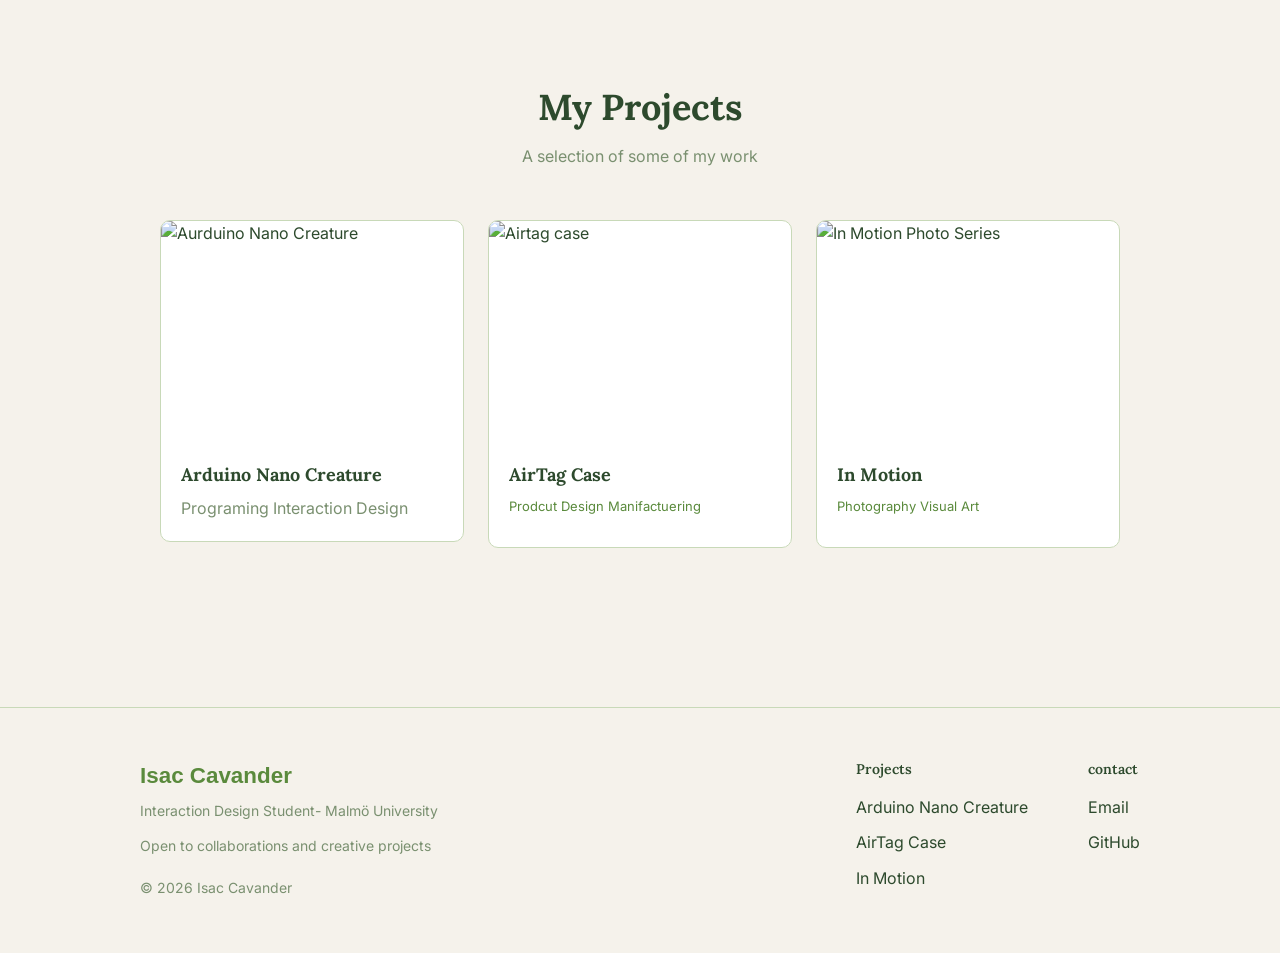
==== commit 945d4f84: "removed case study button since it was not doing anything that the project button did already" ====
--- a/index.html
+++ b/index.html
@@ -17,9 +17,8 @@
     <div id="nav-container">
     <a class="nav-logo" href="index.html">Isac Cavander</a>
     <div class="nav-links">
-        <a class="nav-item" href="#about">About</a>
-        <a class="nav-item" href="#projects">Projects</a>
-        <a class="nav-button" href="project.html">Case study</a>
+        <a class="nav-button" href="#about">About</a>
+        <a class="nav-button" href="#projects">Projects</a>
     </div>
     </div>
 </nav>
@@ -87,6 +86,9 @@
     i also do free arts like paintings and photographs.</p>
     <a class="hero-button" href="#projects">see my work</a>
     </div>
+
+    <div class="hero-cloud hero-cloud-1"></div>
+    <div class="hero-cloud hero-cloud-2"></div>
 </section>
 
 <section class="about" id="about">
@@ -223,5 +225,6 @@
     </div>
   </footer>
 
+<script src="script.js"></script>
 </body>
 </html>
--- a/style.css
+++ b/style.css
@@ -351,6 +351,36 @@
     to {transform: rotate(6deg);}
 }
 
+.hero-cloud{
+    position: absolute;
+    background: #ffffffcc;
+    border-radius: 50px;
+    box-shadow: 40px 10px 0 0 #ffffffcc,
+    80px 5px 0 0 #ffffffcc,
+    20px -10px 0 0 #ffffffcc;
+    pointer-events: none;
+    opacity: 0;
+    transition: opacity 1s ease-out;
+}
+
+.hero.hero-visible .hero-cloud{
+    opacity: 1;
+}
+
+.hero-cloud-1{
+    top:15%;
+    left: -220px;
+    width: 180px;
+    height: 90px;
+}
+
+.hero-cloud-2{
+    top: 5%;
+    left: -180px;
+    width: 130px;
+    height: 65px;
+}
+
 /*footer*/
 
 footer{
@@ -422,4 +452,5 @@
 .footer-col a:hover{
     color: var(--accent);
     text-decoration: underline;
-}+}
+
